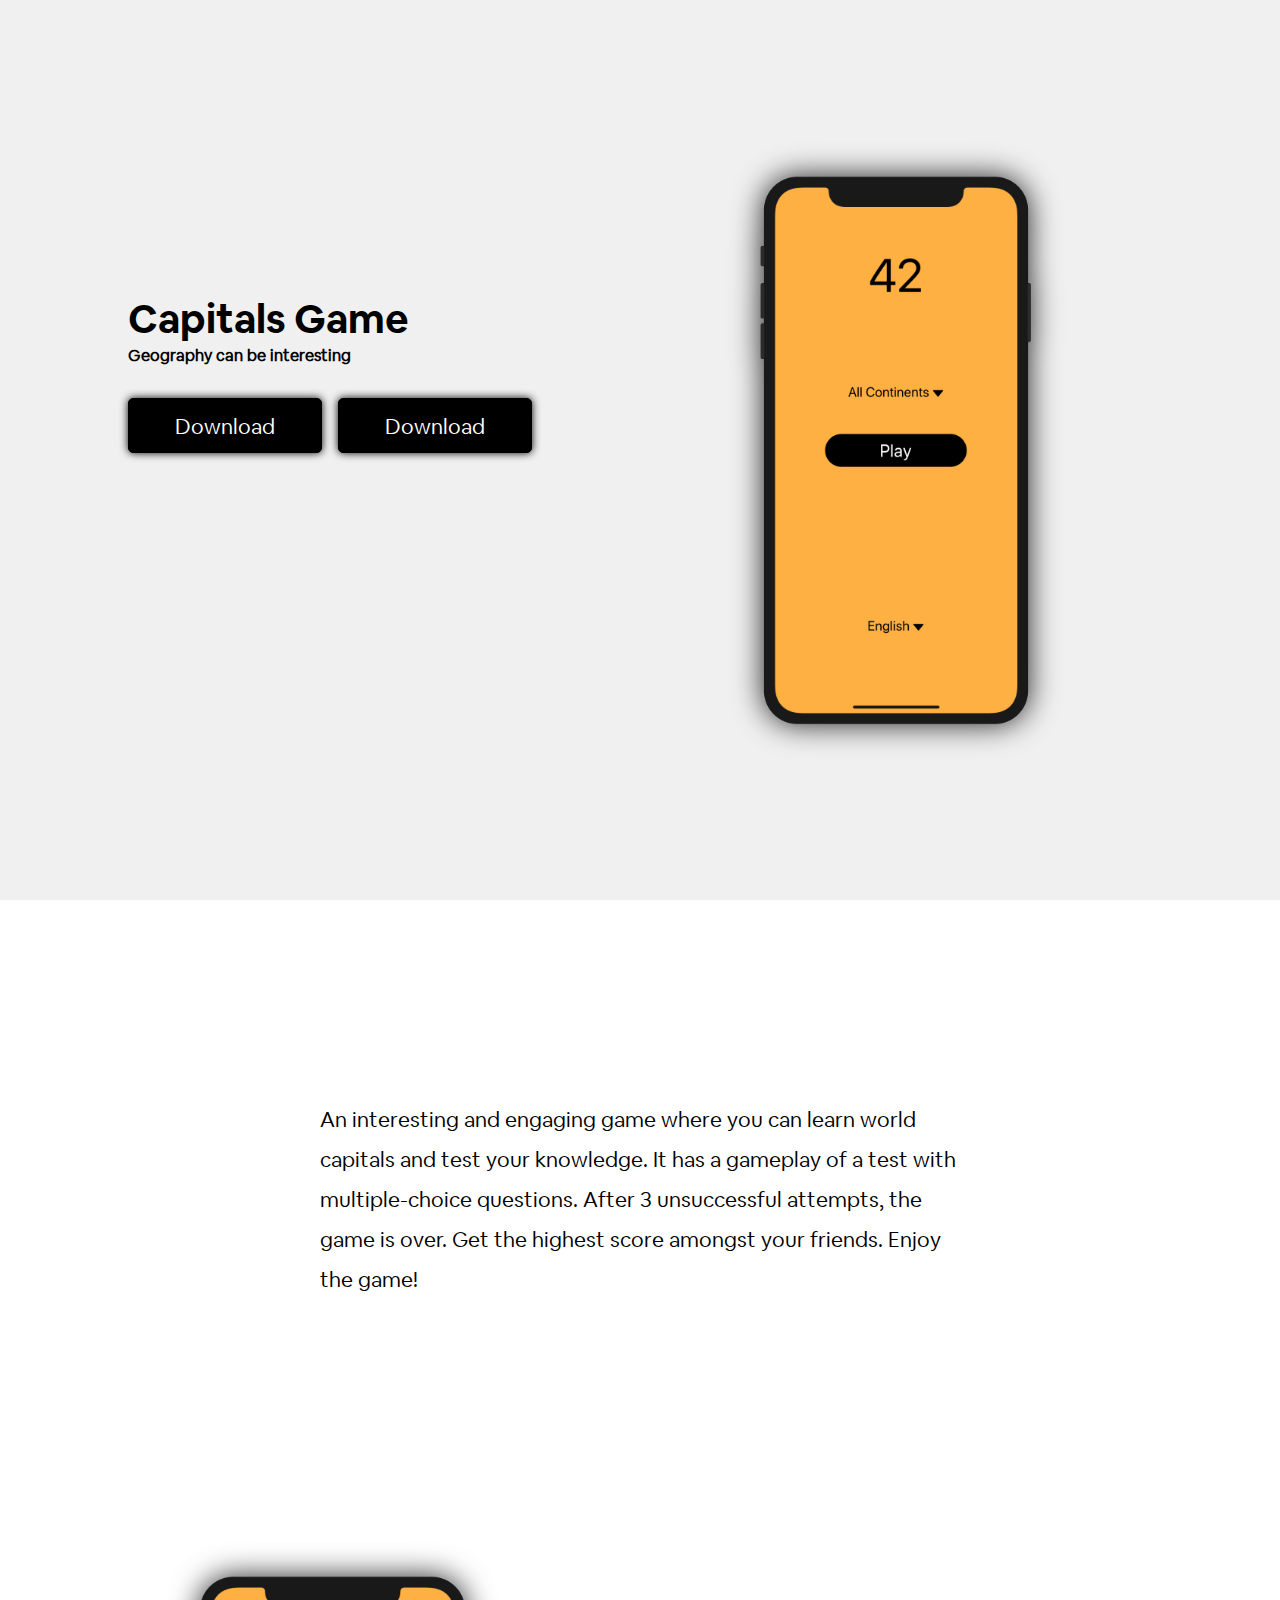
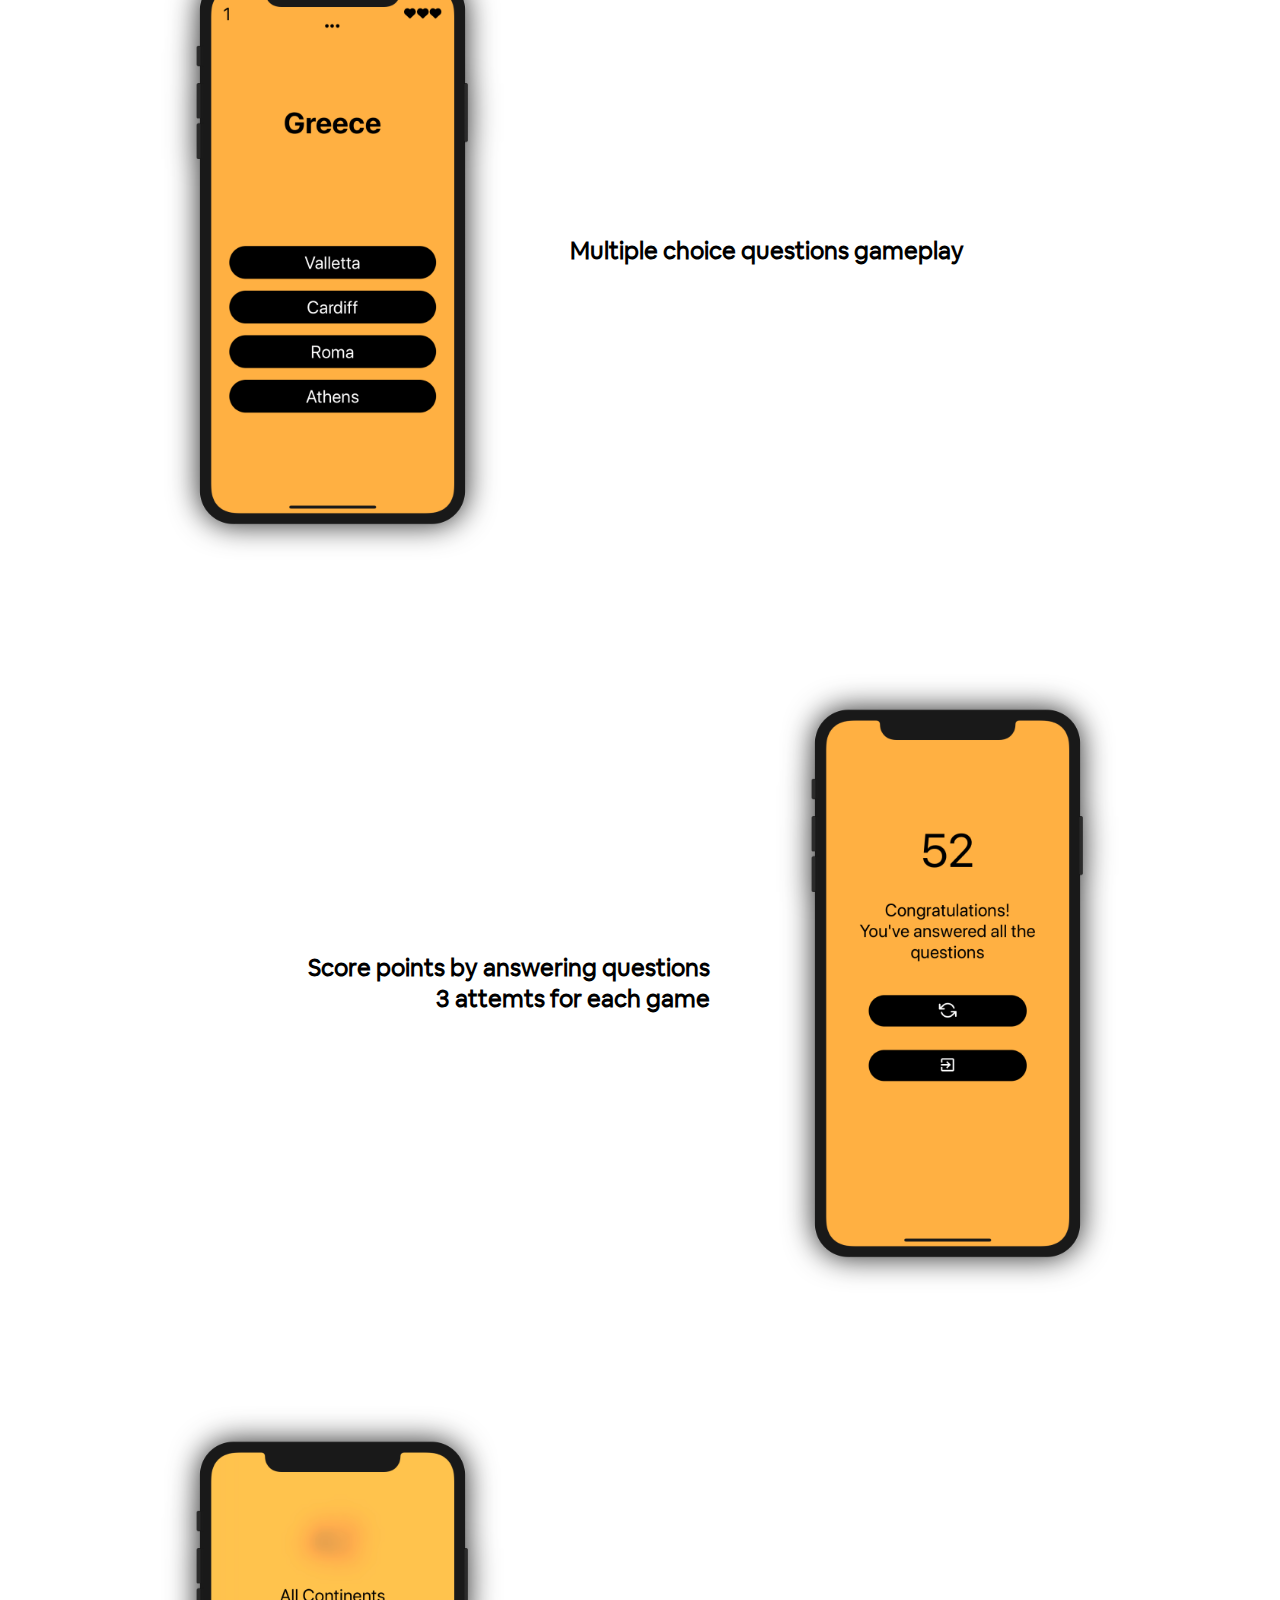
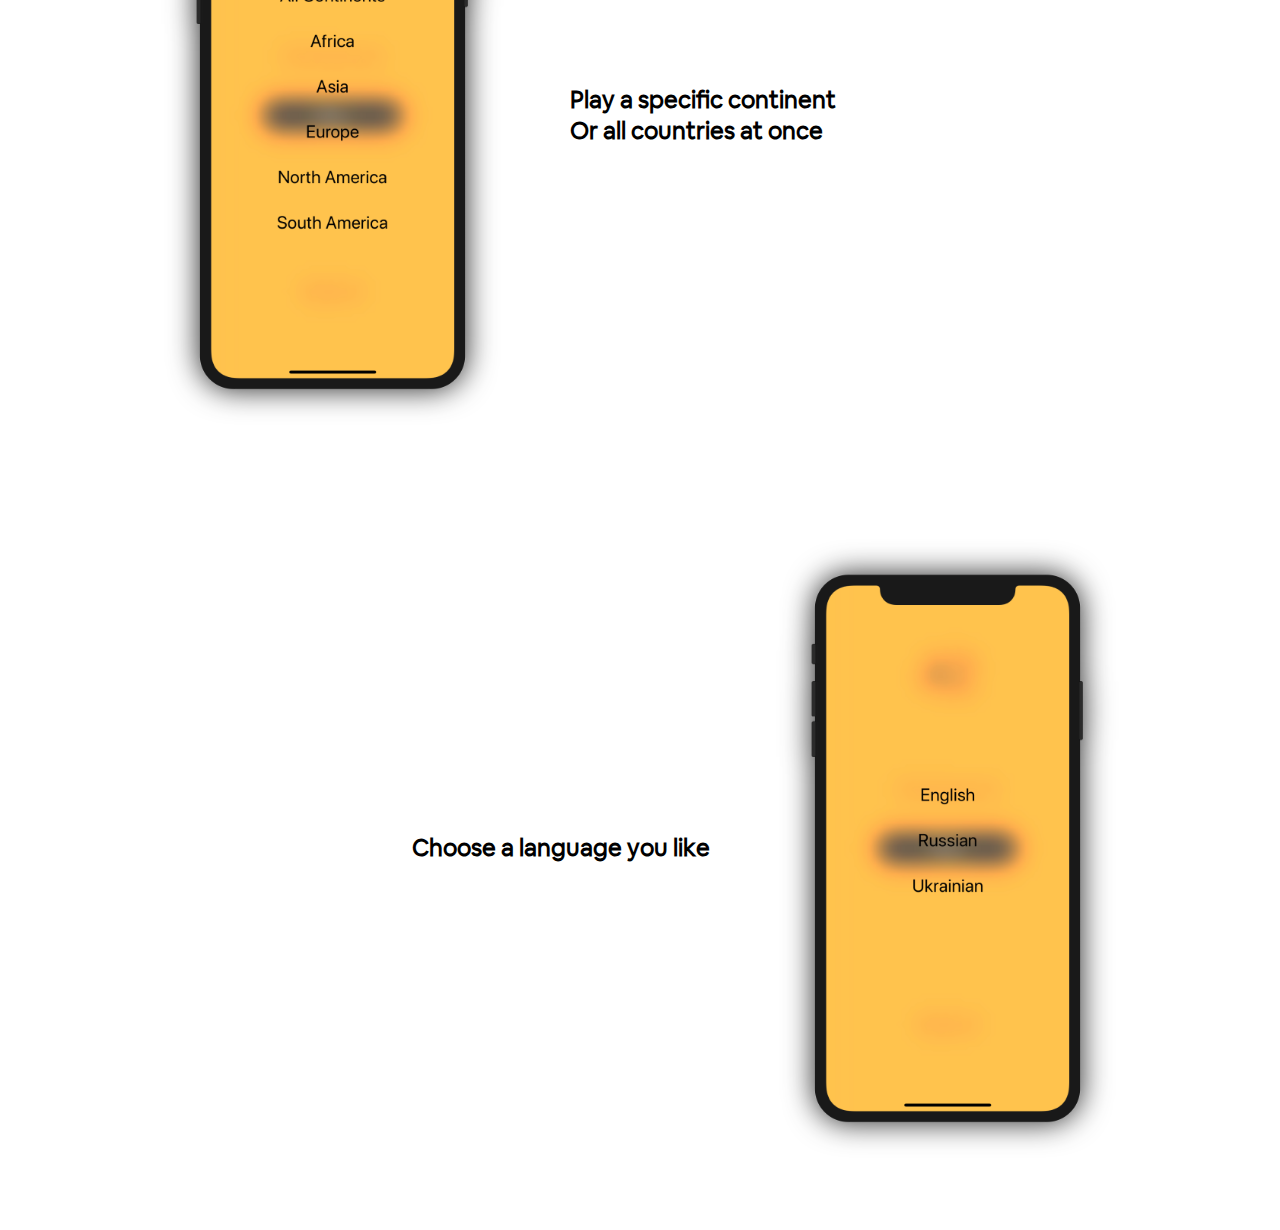
==== projects/capitals.html @ 2ae96544 "initial commit" ====
<!DOCTYPE html>
<html lang="en">
<head>
  <meta charset="UTF-8">
  <meta name="viewport" content="width=device-width, initial-scale=1.0">
  <link rel="stylesheet" href="https://use.fontawesome.com/releases/v5.8.1/css/all.css" integrity="sha384-50oBUHEmvpQ+1lW4y57PTFmhCaXp0ML5d60M1M7uH2+nqUivzIebhndOJK28anvf" crossorigin="anonymous">
  <link rel="stylesheet" href="../css/style.css">
  <title>Capitals Game</title>
</head>
<body>
  <section id="banner">
    <div id="banner-div">
      <img src="../img/app1.png" alt="app image" class="mobile-screenshot main shadow mobile">
      <div>
        <h1>Capitals Game</h1>
        <h4>Geography can be interesting</h4>
        <div>
          <a id="apple-link" title="Not available on iOS for now"><i class="fab fa-apple" data-toggle="popover"></i><span> Download</span></a>
          <a href="https://play.google.com/store/apps/details?id=com.capitalsgame" id="android-link"><i class="fab fa-android"></i><span> Download</span></a>
        </div>
      </div>
      <img src="../img/app1.png" alt="app image" class="mobile-screenshot shadow desktop">
    </div>
  </section>

  <section class="app-description">
    <p>An interesting and engaging game where you can learn world capitals and test your knowledge. It has a gameplay of a test with multiple-choice questions. After 3 unsuccessful attempts, the game is over.
      Get the highest score amongst your friends. Enjoy the game!</p>
  </section>

  <section class="app-pictures">
    <div class="proj-image">
      <img src="../img/capitals2.png" alt="app screenshot" class="mobile-screenshot shadow">
      <div>
        <h2>Multiple choice questions gameplay</h2>
      </div>
    </div>
    <div class="proj-image right">
      <div class="desktop">
        <h2>Score points by answering questions</h2>
        <h2>3 attemts for each game</h2>
      </div>
      <img src="../img/capitals3.png" alt="app screenshot" class="mobile-screenshot shadow">
      <div class="mobile">
        <h2>Score points by answering questions</h2>
        <h2>3 attemts for each game</h2>
      </div>
    </div>
    <div class="proj-image">
      <img src="../img/capitals4.png" alt="app screenshot" class="mobile-screenshot shadow">
      <div>
        <h2>Play a specific continent</h2>
        <h2>Or all countries at once</h2>
      </div>
    </div>
    <div class="proj-image right">
      <div class="desktop">
        <h2>Choose a language you like</h2>
      </div>
      <img src="../img/capitals5.png" alt="app screenshot" class="mobile-screenshot shadow">
      <div class="mobile">
        <h2>Choose a language you like</h2>
      </div>
    </div>
  </section>
</body>
</html>
---- css/style.css ----
#banner {
  background: #F0F0F0;
  height: 100vh;
  min-height: 700px;
  margin: 0 -10vw 0 -10vw;
}

#banner #banner-div {
  display: -ms-grid;
  display: grid;
  -ms-grid-columns: 1fr 1fr;
      grid-template-columns: 1fr 1fr;
  width: 80vw;
  -webkit-box-align: center;
      -ms-flex-align: center;
          align-items: center;
  margin: 0 auto;
  height: 100%;
}

#banner #banner-div div {
  margin-top: -30%;
}

#banner #banner-div div h1 {
  font-family: 'Airbnb Cereal App Bold';
  font-size: 2.5rem;
}

#banner #banner-div div div {
  display: -webkit-box;
  display: -ms-flexbox;
  display: flex;
  margin-top: 2rem;
}

#banner #banner-div div div #apple-link {
  cursor: not-allowed;
}

#banner #banner-div div div a {
  background-color: black;
  padding: 0.7rem 2rem;
  color: white;
  border-radius: 5px;
  font-size: 1.3rem;
  cursor: pointer;
  -webkit-box-shadow: 0 0 8px black;
          box-shadow: 0 0 8px black;
  border: 1px solid black;
  width: 8rem;
  margin-right: 1rem;
  text-align: center;
  text-decoration: none;
}

#banner #banner-div div div a i {
  font-size: 1.5rem;
}

#banner #banner-div div div #android-link:hover {
  color: black;
  background-color: white;
  border: 1px solid black;
  -webkit-transition-duration: 0.3s;
          transition-duration: 0.3s;
  -webkit-box-shadow: 0 0 0px black;
          box-shadow: 0 0 0px black;
}

#banner #banner-div div div #android-link:active {
  -webkit-box-shadow: 0 0 15px black;
          box-shadow: 0 0 15px black;
}

section.app-description {
  height: 600px;
  width: 50vw;
  margin: 0 auto;
  font-size: 1.3rem;
  line-height: 2.5rem;
  display: -webkit-box;
  display: -ms-flexbox;
  display: flex;
  -webkit-box-align: center;
      -ms-flex-align: center;
          align-items: center;
}

section.app-description p {
  margin: auto;
}

div.proj-image {
  height: 700px;
  display: -ms-grid;
  display: grid;
  -ms-grid-columns: 4fr 6fr;
      grid-template-columns: 4fr 6fr;
  -webkit-box-align: center;
      -ms-flex-align: center;
          align-items: center;
}

div.proj-image div {
  margin-left: 2rem;
}

div.proj-image.right {
  height: 85vh;
  display: -ms-grid;
  display: grid;
  -ms-grid-columns: 6fr 4fr;
      grid-template-columns: 6fr 4fr;
  -webkit-box-align: center;
      -ms-flex-align: center;
          align-items: center;
}

div.proj-image.right div {
  margin-right: 2rem;
  text-align: right;
}

@media only screen and (max-width: 768px) {
  #banner {
    margin: 0 -5vw 0 -5vw;
    height: auto;
  }
  #banner #banner-div {
    display: block;
    padding-top: 3rem;
  }
  #banner #banner-div div {
    margin-top: 2rem;
    text-align: center;
  }
  #banner #banner-div div div {
    padding-bottom: 7rem;
  }
  #banner #banner-div div div a {
    font-size: 1rem;
    margin: 0 0.5rem;
  }
  #banner #banner-div div div a i {
    font-size: 2rem;
  }
  #banner #banner-div div div a span {
    display: none;
  }
  section.app-description {
    width: 100%;
    height: auto;
    padding: 6rem 0;
    font-size: 1.3rem;
  }
  div.proj-image {
    height: auto;
    display: block;
    text-align: center;
    margin-bottom: 7rem;
  }
  div.proj-image div {
    margin: 1rem 0 0 0;
  }
  div.proj-image.right {
    height: auto;
    display: block;
    text-align: center;
  }
  div.proj-image.right div {
    margin: 1rem 0 0 0;
    text-align: center;
  }
}

* {
  margin: 0;
  padding: 0;
  font-family: 'Airbnb Cereal App Book';
}

body {
  width: 80vw;
  margin: auto;
}

.mobile {
  display: none;
}

@media only screen and (max-width: 768px) {
  body {
    width: 90vw;
  }
  .mobile {
    display: block;
  }
  .desktop {
    display: none;
  }
}

@font-face {
  font-family: 'Airbnb Cereal App Book';
  font-style: normal;
  font-weight: normal;
  src: local("Airbnb Cereal App Book"), url("../fonts/AirbnbCerealBook.woff") format("woff");
}

@font-face {
  font-family: 'Airbnb Cereal App Bold';
  font-style: normal;
  font-weight: normal;
  src: local("Airbnb Cereal App Bold"), url("../fonts/AirbnbCerealBold.woff") format("woff");
}

@font-face {
  font-family: 'Airbnb Cereal App Light';
  font-style: normal;
  font-weight: normal;
  src: local("Airbnb Cereal App Light"), url("../fonts/AirbnbCerealLight.woff") format("woff");
}

@font-face {
  font-family: 'Airbnb Cereal App Medium';
  font-style: normal;
  font-weight: normal;
  src: local("Airbnb Cereal App Medium"), url("../fonts/AirbnbCerealMedium.woff") format("woff");
}

header {
  display: -webkit-box;
  display: -ms-flexbox;
  display: flex;
  -webkit-box-align: center;
      -ms-flex-align: center;
          align-items: center;
  padding: 14vh 0 2vh 0;
}

.heading {
  font-family: 'Airbnb Cereal App Light';
  text-transform: uppercase;
  font-size: 0.8rem;
  color: #616161;
}

#myPhoto {
  width: 2.7rem;
  border: 1px solid black;
  border-radius: 50px;
  margin-right: 15px;
}

@media only screen and (max-width: 768px) {
  .heading {
    font-size: 0.7rem;
  }
  #myPhoto {
    width: 2.2rem;
  }
}

#topSection {
  width: 70%;
}

#topSection h2 {
  font-family: 'Airbnb Cereal App Bold';
  font-size: 4.5rem;
  padding-bottom: 23vh;
}

@media only screen and (max-width: 768px) {
  #topSection {
    width: 100%;
  }
  #topSection h2 {
    font-size: 2rem;
    padding: 2vh 0 23vh 0;
  }
}

#aboutMeSec p {
  width: 70%;
  padding: 3rem 0 10rem 0;
  font-size: 1.6rem;
  line-height: 2.5rem;
}

@media only screen and (max-width: 768px) {
  #aboutMeSec p {
    width: 100%;
    padding: 2.7rem 0 7rem 0;
    font-size: 1.3rem;
    line-height: 2rem;
  }
}

#whatIDoSec {
  padding-bottom: 9rem;
}

#whatIDoSec h2 {
  padding-bottom: 3.2rem;
}

#whatIDoSec h1 {
  font-family: 'Airbnb Cereal App Bold';
  font-size: 2.5rem;
  padding-bottom: 1rem;
}

@media only screen and (max-width: 768px) {
  #whatIDoSec h2 {
    padding-bottom: 2.6rem;
  }
  #whatIDoSec h1 {
    font-size: 1.5rem;
  }
  #whatIDoSec {
    padding-bottom: 6rem;
  }
}

#myWorksSec {
  margin: 0 -10vw 0 -10vw;
  background-color: #f0f0f0;
}

#myWorksBlock {
  width: 83vw;
  margin: auto;
}

#myWorksBlock h2 {
  padding: 9.5rem 0 3rem 1.5vw;
}

.work {
  display: -ms-grid;
  display: grid;
  -ms-grid-columns: 6fr 5fr;
      grid-template-columns: 6fr 5fr;
  -webkit-box-align: center;
      -ms-flex-align: center;
          align-items: center;
}

.work.right {
  -ms-grid-columns: 1fr 1fr;
      grid-template-columns: 1fr 1fr;
  padding: 5rem 0;
  text-align: right;
}

.work img {
  width: 100%;
  cursor: pointer;
}

.work.right > a {
  text-align: center;
  width: auto;
}

img.mobile-screenshot {
  height: 550px;
  margin: auto;
}

img.mobile-screenshot.main {
  width: auto;
}

img.shadow {
  filter: drop-shadow(0 0 15px #222);
  -webkit-filter: drop-shadow(0 0 15px #222);
}

#mobileBlock {
  display: none;
}

.work > div {
  padding: 0 5rem;
}

.work.right > div {
  padding: 0;
}

.work > div > a {
  text-decoration: none;
  color: black;
}

.work > div > a:hover {
  color: #616161;
}

.work > div h1 {
  font-family: 'Airbnb Cereal App Bold';
  font-size: 2.5rem;
}

#gitHubBlock {
  text-align: right;
  padding: 5rem 1.5rem 7rem 0;
}

#gitHubBlock a {
  text-decoration: none;
  color: black;
}

#gitHubBlock a:hover {
  color: #616161;
}

@media only screen and (max-width: 768px) {
  #myWorksSec {
    margin: 0 -5vw 0 -5vw;
  }
  #myWorksBlock {
    width: 90vw;
  }
  #myWorksBlock h2 {
    padding: 6.5rem 0 2rem 3vw;
  }
  .work {
    display: block;
    text-align: center;
  }
  #deskBlock {
    display: none;
  }
  #mobileBlock {
    display: block;
    margin-top: 1rem;
  }
  .work.right {
    padding: 8rem 0;
    text-align: center;
  }
  img.mobile-screenshot.main {
    height: 55vh;
  }
  img.mobile-screenshot {
    width: auto;
    height: 65vh;
    margin: auto;
  }
  img.shadow {
    filter: drop-shadow(0 0 10px #222);
    -webkit-filter: drop-shadow(0 0 10px #222);
  }
  .work > div {
    padding: 0;
  }
  .work > div h1 {
    font-family: 'Airbnb Cereal App Bold';
    font-size: 1.5rem;
  }
  #gitHubBlock {
    text-align: right;
    padding: 6rem 1rem 4rem 0;
  }
}

.heading.topSpace {
  padding-top: 9rem;
}

.eduexp h2 {
  font-family: 'Airbnb Cereal App Medium';
  font-weight: 500;
  font-size: 2.5rem;
  padding: 2rem 0 0.8rem 0;
}

.eduexp a {
  display: inline-block;
  margin-top: 1rem;
  color: black;
  text-decoration: none;
}

.eduexp a:hover {
  color: #616161;
}

@media only screen and (max-width: 768px) {
  .heading.topSpace {
    padding-top: 7rem;
  }
  .eduexp h2 {
    font-size: 1.7rem;
  }
}

#buttonSec {
  padding: 6rem 0 8rem 0;
  text-align: center;
}

button {
  background-color: black;
  padding: 1rem 2rem;
  color: white;
  border-radius: 5px;
  font-size: 1rem;
  cursor: pointer;
  -webkit-box-shadow: 0 0 8px black;
          box-shadow: 0 0 8px black;
  border: 1px solid black;
}

button:hover {
  color: black;
  background-color: white;
  border: 1px solid black;
  -webkit-transition-duration: 0.3s;
          transition-duration: 0.3s;
  -webkit-box-shadow: 0 0 0px black;
          box-shadow: 0 0 0px black;
}

button:active {
  -webkit-box-shadow: 0 0 15px black;
          box-shadow: 0 0 15px black;
}

@media only screen and (max-width: 768px) {
  #buttonSec {
    padding: 5rem 0 6rem 0;
    text-align: center;
  }
}

footer #emailAdd {
  padding: 2rem 0 2rem 0;
}

footer a {
  font-size: 2.5rem;
  text-decoration: none;
  color: black;
}

footer #iconsBlock {
  padding-bottom: 10rem;
}

footer #iconsBlock > a {
  color: black;
  text-decoration: none;
  padding-right: 15px;
}

footer > #iconsBlock > a:hover {
  color: #616161;
}

@media only screen and (max-width: 768px) {
  footer a {
    font-size: 1.5rem;
    text-decoration: none;
    color: black;
  }
}
/*# sourceMappingURL=style.css.map */
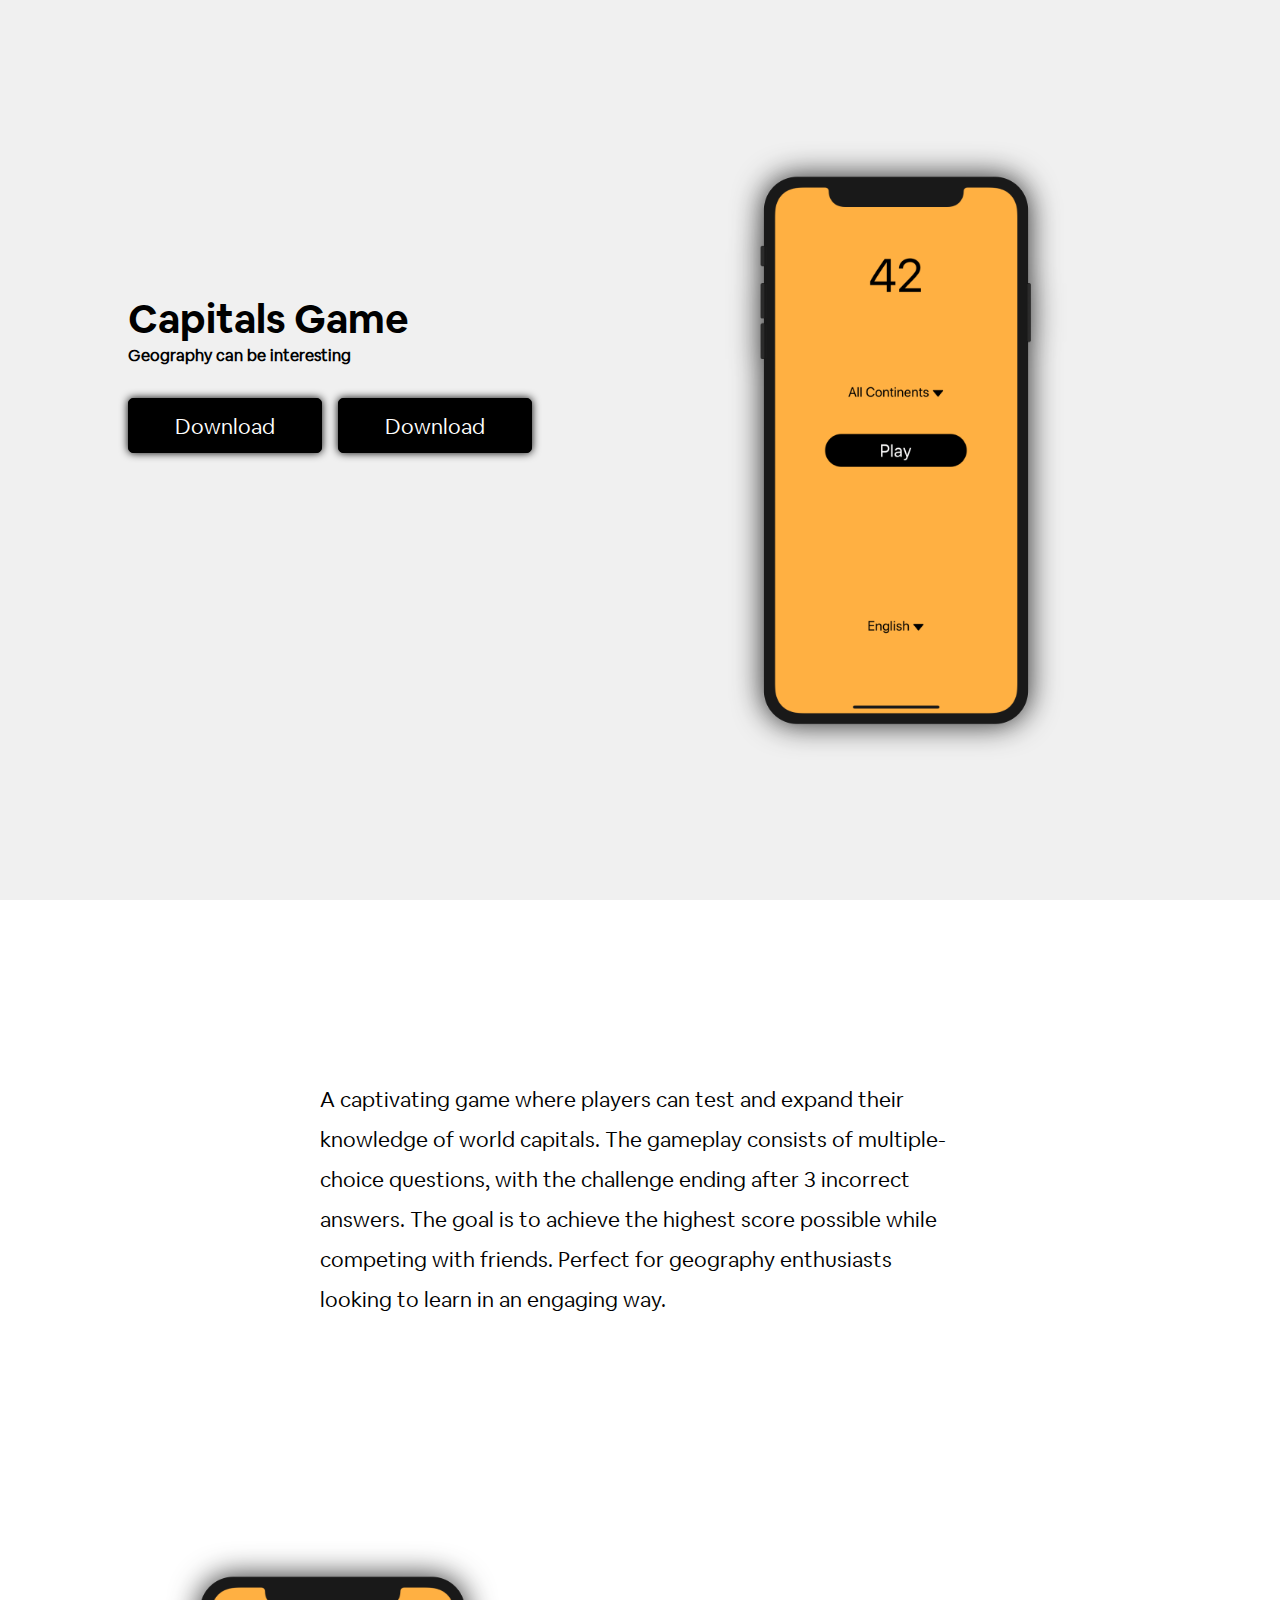
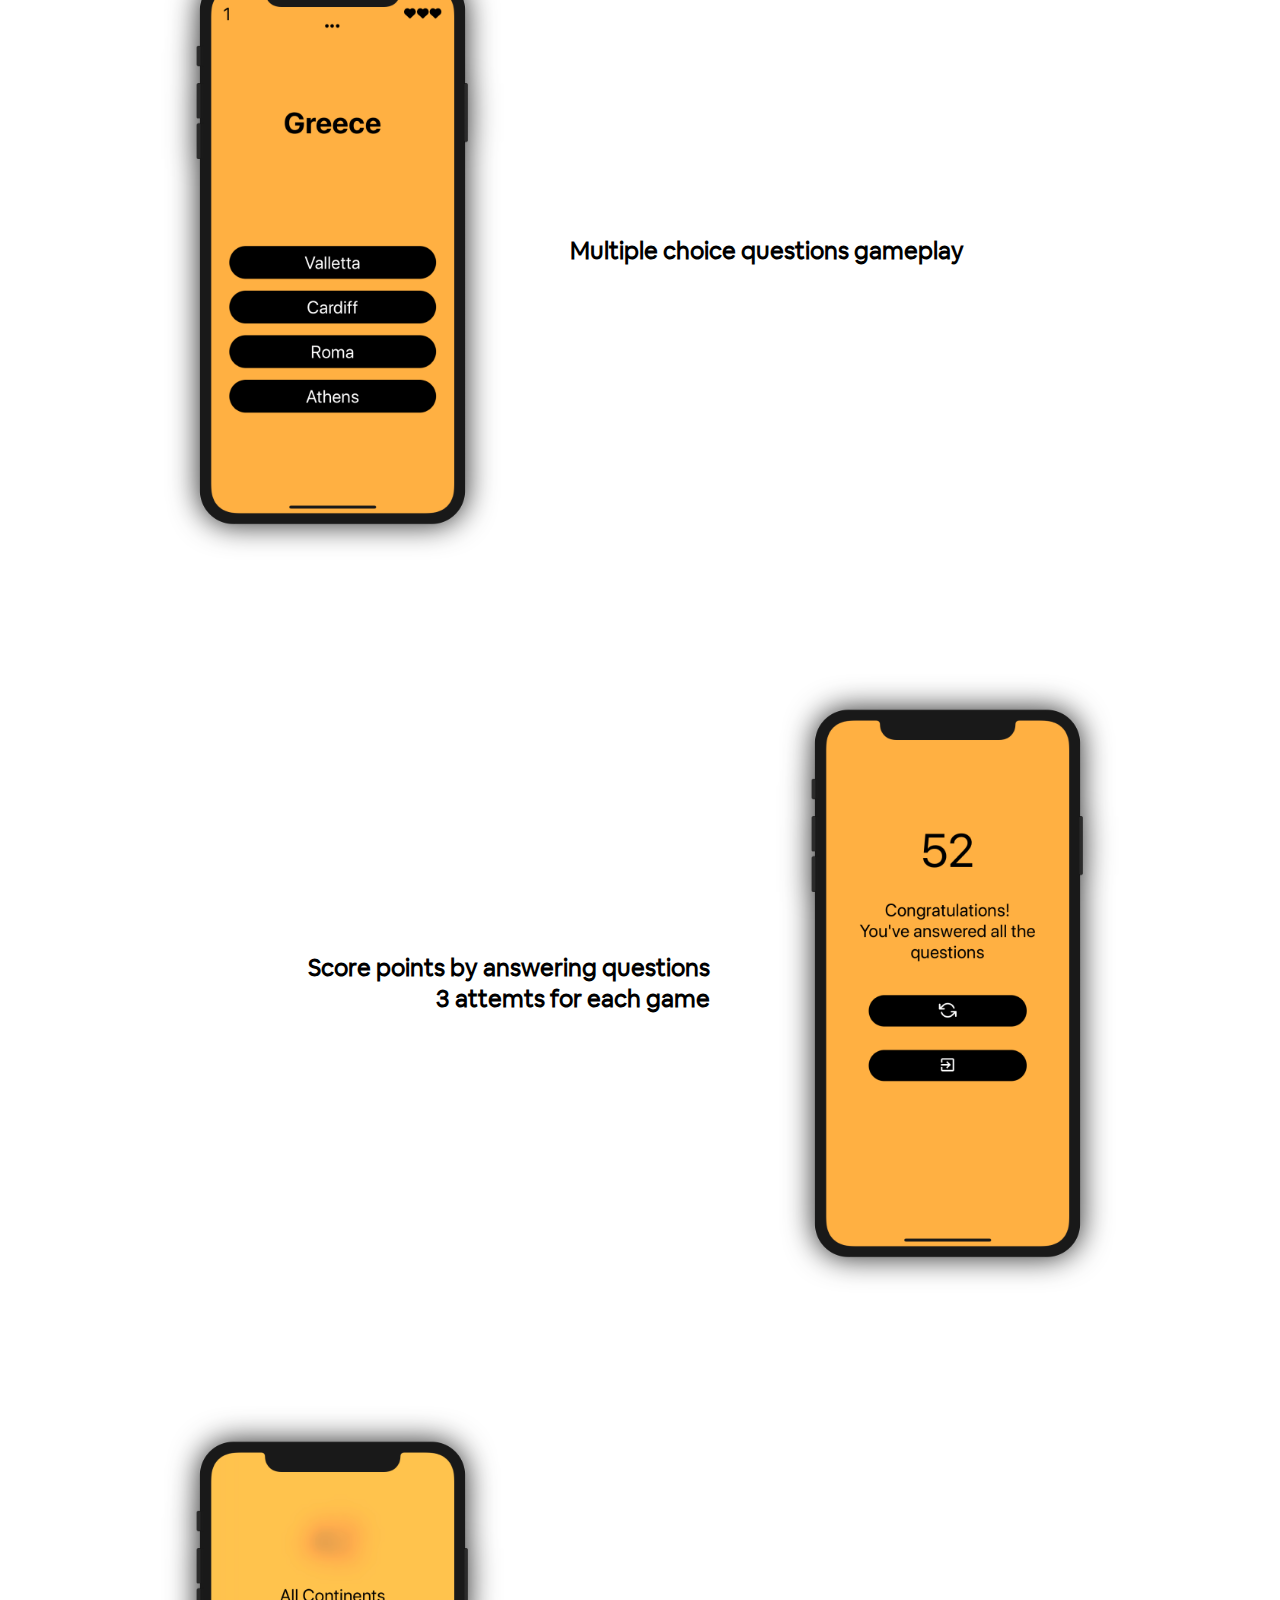
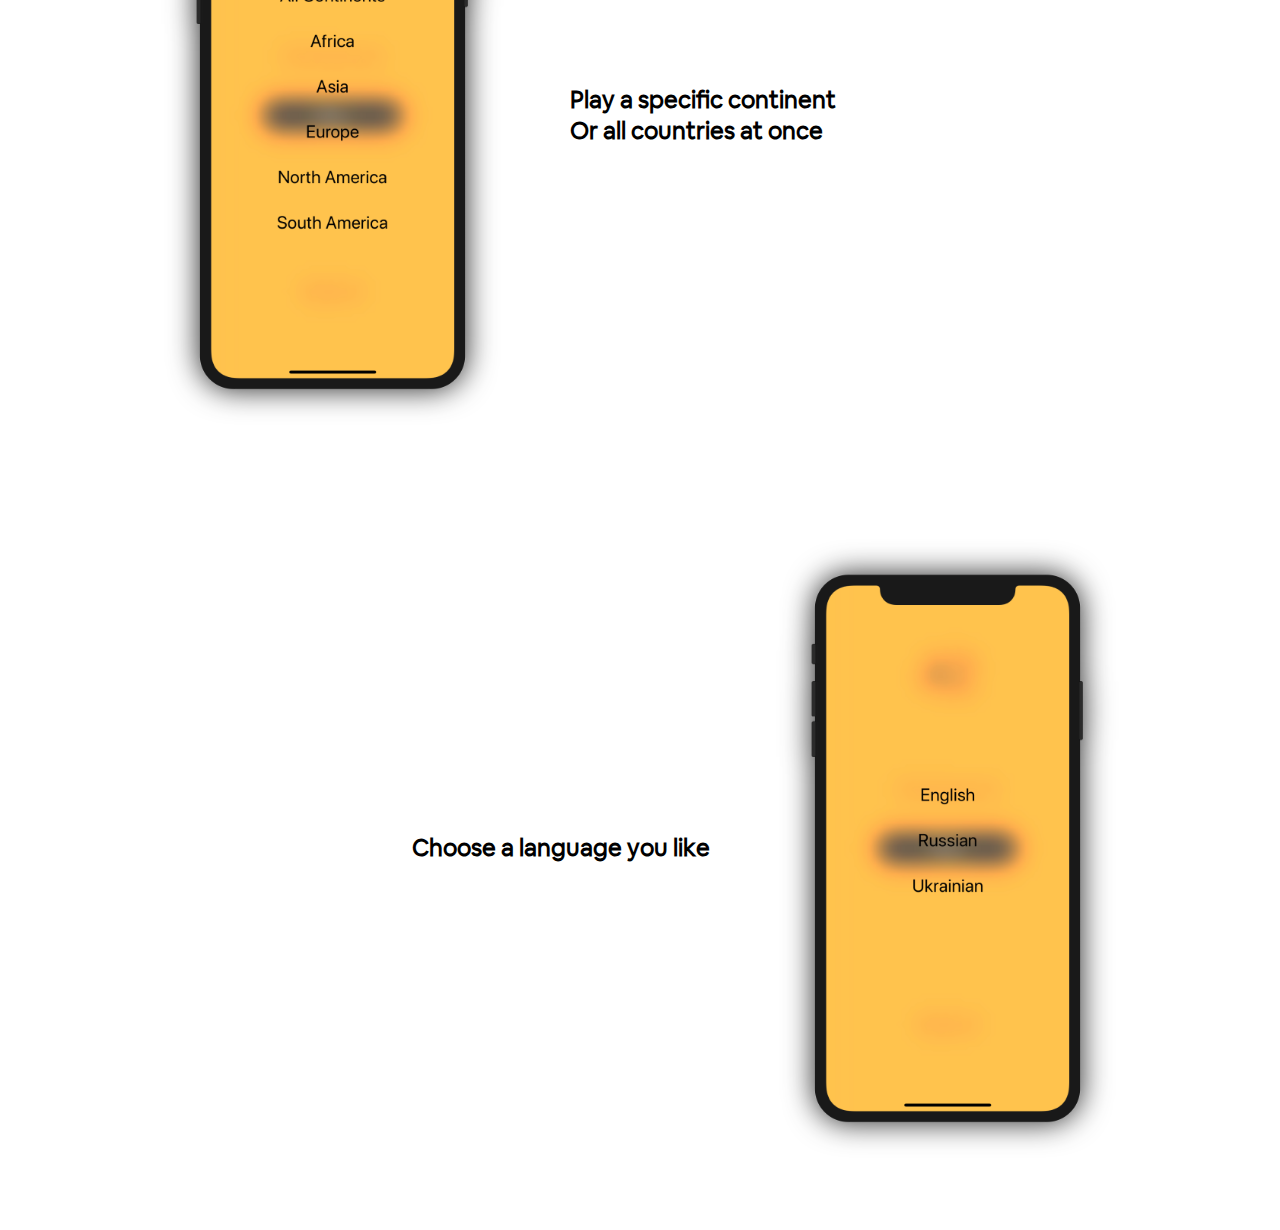
==== commit 6f2ce973: "update capitals game description" ====
--- a/projects/capitals.html
+++ b/projects/capitals.html
@@ -24,8 +24,7 @@
   </section>
 
   <section class="app-description">
-    <p>An interesting and engaging game where you can learn world capitals and test your knowledge. It has a gameplay of a test with multiple-choice questions. After 3 unsuccessful attempts, the game is over.
-      Get the highest score amongst your friends. Enjoy the game!</p>
+    <p>A captivating game where players can test and expand their knowledge of world capitals. The gameplay consists of multiple-choice questions, with the challenge ending after 3 incorrect answers. The goal is to achieve the highest score possible while competing with friends. Perfect for geography enthusiasts looking to learn in an engaging way.</p>
   </section>
 
   <section class="app-pictures">
--- a/css/style.css
+++ b/css/style.css
@@ -299,7 +299,7 @@
 }
 
 #whatIDoSec {
-  padding-bottom: 9rem;
+  padding-bottom: 9.5rem;
 }
 
 #whatIDoSec h2 {
@@ -324,18 +324,13 @@
   }
 }
 
-#myWorksSec {
-  margin: 0 -10vw 0 -10vw;
-  background-color: #f0f0f0;
-}
-
 #myWorksBlock {
   width: 83vw;
   margin: auto;
 }
 
 #myWorksBlock h2 {
-  padding: 9.5rem 0 3rem 1.5vw;
+  padding: 7rem 0 3rem 1.5vw;
 }
 
 .work {
@@ -407,7 +402,7 @@
 
 #gitHubBlock {
   text-align: right;
-  padding: 5rem 1.5rem 7rem 0;
+  padding: 5rem 1.5rem 0 0;
 }
 
 #gitHubBlock a {
@@ -471,6 +466,16 @@
 
 .heading.topSpace {
   padding-top: 9rem;
+}
+
+.eduexp {
+  margin: 0 -10vw 0 -10vw;
+  padding: 0 10vw;
+  background-color: #f0f0f0;
+}
+
+.eduexp.education {
+  padding-bottom: 7rem;
 }
 
 .eduexp h2 {
